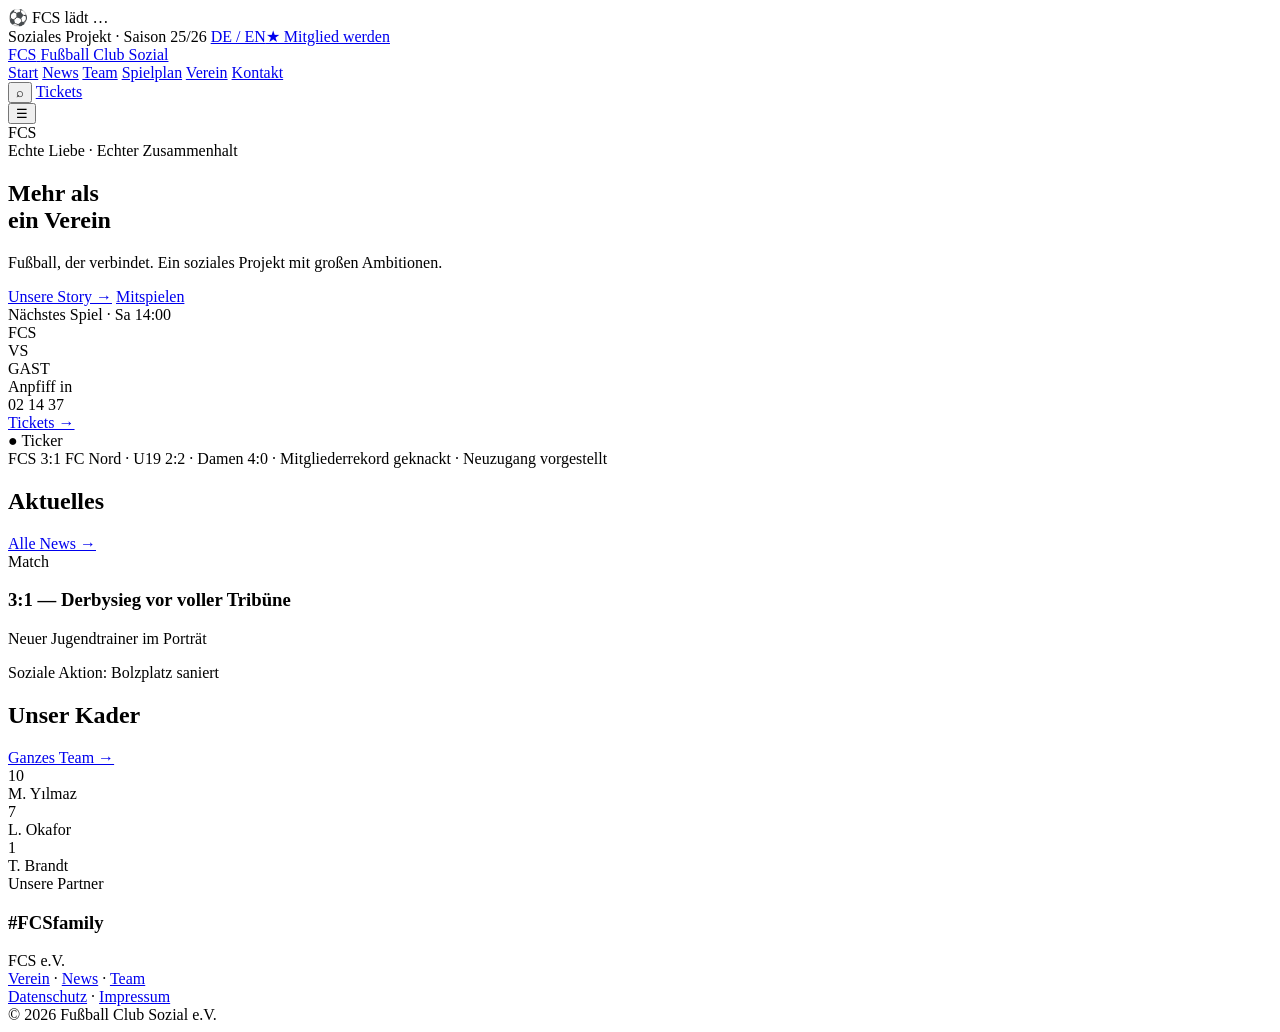
==== index.html @ 783e2a23 "Add files via upload" ====
<!DOCTYPE html>
<html lang="de">
<head>
<meta charset="UTF-8">
<meta name="viewport" content="width=device-width, initial-scale=1">
<title>FCS – Fußball Club Sozial e.V.</title>
<meta name="description" content="FCS Fußball Club Sozial e.V. – Fußball, der verbindet. Ein soziales Projekt mit großen Ambitionen.">
<link rel="preconnect" href="https://fonts.googleapis.com">
<link rel="preconnect" href="https://fonts.gstatic.com" crossorigin>
<link href="https://fonts.googleapis.com/css2?family=Archivo:wght@400;500;600;700;800&family=Barlow+Condensed:wght@500;600;700;800&display=swap" rel="stylesheet">
<link rel="stylesheet" href="styles.css">
</head>
<body>

<!-- Preloader -->
<div id="preloader">
  <span class="preloader__ball">⚽</span>
  <span class="preloader__text">FCS lädt …</span>
</div>

<!-- Utility bar -->
<div class="utility-bar">
  <span>Soziales Projekt · Saison 25/26</span>
  <span class="utility-bar__right"><a href="#" class="lang">DE / EN</a><a href="mitglied-werden.html" class="member-link">★ Mitglied werden</a></span>
</div>

<!-- Sticky nav -->
<header class="nav" id="nav">
  <a href="index.html" class="nav__brand">
    <span class="logo">FCS</span>
    <span class="nav__name">Fußball Club Sozial</span>
  </a>
  <nav class="nav__links">
    <a href="index.html" class="active">Start</a>
    <a href="news.html">News</a>
    <a href="team.html">Team</a>
    <a href="spielplan.html">Spielplan</a>
    <a href="verein.html">Verein</a>
    <a href="kontakt.html">Kontakt</a>
  </nav>
  <div class="nav__actions">
    <button class="icon-btn" aria-label="Suche">⌕</button>
    <a href="mitglied-werden.html" class="btn btn--ghost-dark">Tickets</a>
  </div>
  <button class="nav__burger" id="burger" aria-label="Menü öffnen">☰</button>
</header>

<!-- Hero -->
<section class="hero">
  <div class="hero__bg-text">FCS</div>
  <div class="hero__content">
    <div class="hero__eyebrow">Echte Liebe · Echter Zusammenhalt</div>
    <h1 class="hero__title">Mehr als<br>ein Verein</h1>
    <p class="hero__sub">Fußball, der verbindet. Ein soziales Projekt mit großen Ambitionen.</p>
    <div class="hero__cta">
      <a href="verein.html" class="btn btn--dark">Unsere Story →</a>
      <a href="mitglied-werden.html" class="btn btn--outline-dark">Mitspielen</a>
    </div>
  </div>
</section>

<!-- Match card -->
<section class="match-card reveal" id="tickets">
  <div class="match-card__info">
    <div class="match-card__label">Nächstes Spiel · Sa 14:00</div>
    <div class="match-card__teams">
      <div class="team">
        <div class="team__crest team__crest--fcs"></div>
        <div class="team__name">FCS</div>
      </div>
      <div class="vs">VS</div>
      <div class="team">
        <div class="team__crest team__crest--gast"></div>
        <div class="team__name team__name--muted">GAST</div>
      </div>
    </div>
  </div>
  <div class="match-card__countdown">
    <div class="countdown__label">Anpfiff in</div>
    <div class="countdown" id="countdown">
      <span id="cd-hours">02</span>
      <span id="cd-minutes">14</span>
      <span id="cd-seconds">37</span>
    </div>
    <a href="mitglied-werden.html" class="match-card__tickets">Tickets →</a>
  </div>
</section>

<!-- Live ticker -->
<div class="ticker">
  <span class="ticker__badge">● Ticker</span>
  <div class="ticker__track">
    <span>FCS 3:1 FC Nord · U19 2:2 · Damen 4:0 · Mitgliederrekord geknackt · Neuzugang vorgestellt</span>
  </div>
</div>

<!-- News -->
<section class="section reveal" id="news">
  <div class="section__head">
    <h2>Aktuelles</h2>
    <a href="news.html" class="link-arrow">Alle News →</a>
  </div>
  <div class="news-grid">
    <article class="news-feature" data-clickable onclick="location.href='news.html'">
      <div class="news-feature__img"><span class="tag tag--orange">Match</span></div>
      <h3>3:1 — Derbysieg vor voller Tribüne</h3>
    </article>
    <div class="news-list">
      <article class="news-item" data-clickable onclick="location.href='news.html'">
        <div class="news-item__img"></div>
        <p>Neuer Jugendtrainer im Porträt</p>
      </article>
      <article class="news-item" data-clickable onclick="location.href='news.html'">
        <div class="news-item__img"></div>
        <p>Soziale Aktion: Bolzplatz saniert</p>
      </article>
    </div>
  </div>
</section>

<!-- Squad teaser -->
<section class="squad reveal" id="team">
  <div class="section__head">
    <h2 class="squad__heading">Unser Kader</h2>
    <a href="team.html" class="link-arrow">Ganzes Team →</a>
  </div>
  <div class="squad-grid">
    <div class="player-tile player-tile--accent" data-clickable onclick="location.href='team.html'">
      <div class="player-tile__number">10</div>
      <div class="player-tile__name">M. Yılmaz</div>
    </div>
    <div class="player-tile" data-clickable onclick="location.href='team.html'">
      <div class="player-tile__number">7</div>
      <div class="player-tile__name">L. Okafor</div>
    </div>
    <div class="player-tile" data-clickable onclick="location.href='team.html'">
      <div class="player-tile__number">1</div>
      <div class="player-tile__name">T. Brandt</div>
    </div>
  </div>
</section>

<!-- Sponsors -->
<section class="sponsors reveal">
  <div class="sponsors__label">Unsere Partner</div>
  <div class="sponsors__row">
    <div class="sponsor-box"></div>
    <div class="sponsor-box"></div>
    <div class="sponsor-box"></div>
    <div class="sponsor-box"></div>
  </div>
</section>

<!-- Social feed -->
<section class="social reveal">
  <h3>#FCSfamily</h3>
  <div class="social-grid">
    <div class="social-tile"></div>
    <div class="social-tile"></div>
    <div class="social-tile"></div>
    <div class="social-tile"></div>
  </div>
</section>

<!-- Footer -->
<footer class="footer">
  <div class="footer__brand">FCS <span>e.V.</span></div>
  <nav class="footer__links">
    <a href="verein.html">Verein</a> · <a href="news.html">News</a> · <a href="team.html">Team</a><br>
    <a href="#">Datenschutz</a> · <a href="#">Impressum</a>
  </nav>
  <div class="footer__copy">© 2026 Fußball Club Sozial e.V.</div>
</footer>

<script src="script.js"></script>
</body>
</html>
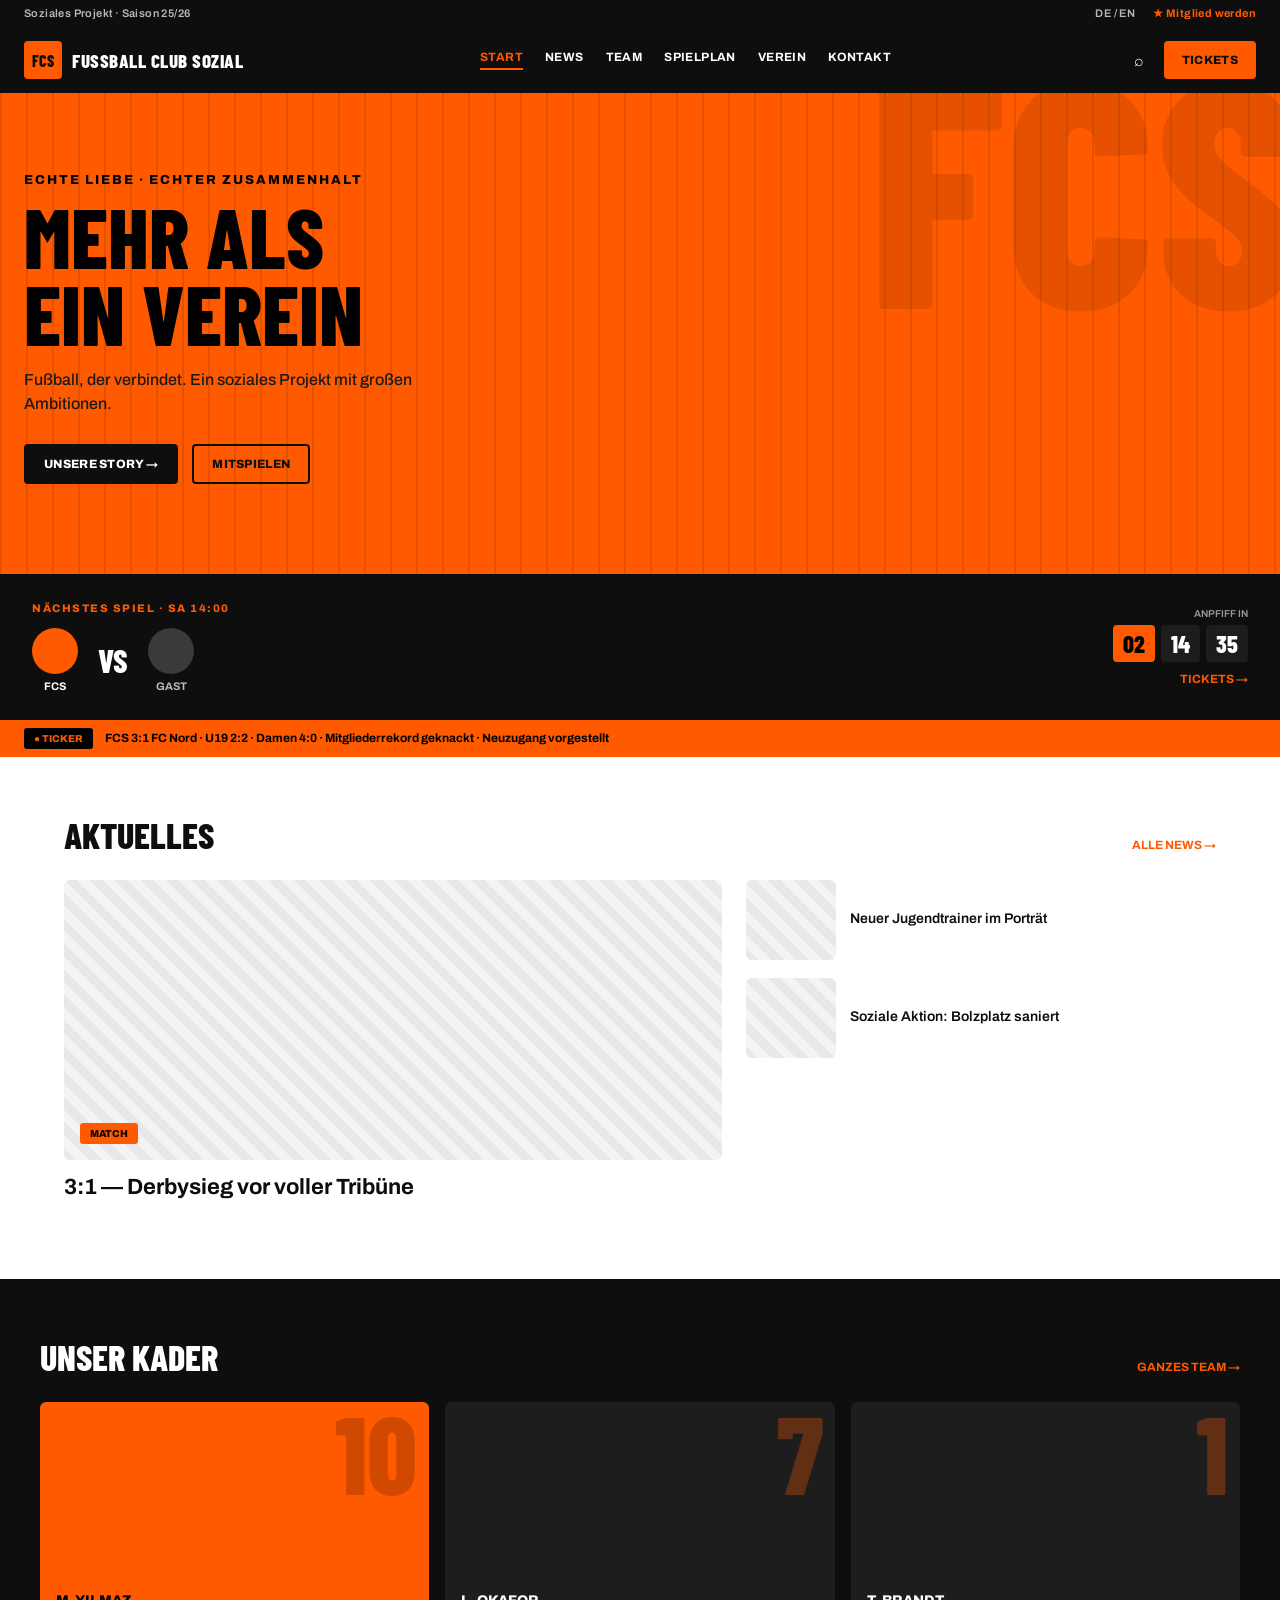
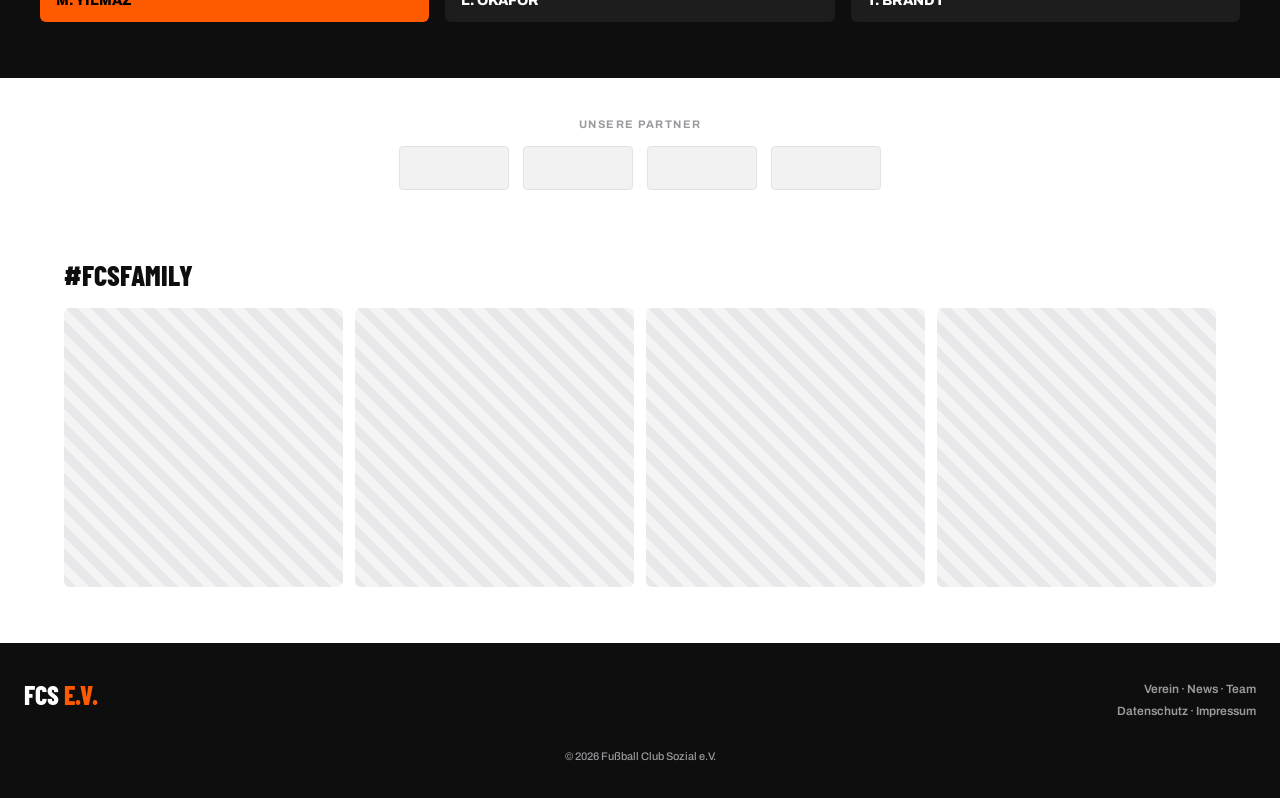
==== commit c62145b2: "Fix: mobiles Menü öffnet sich jetzt korrekt; Favicon, Barrierefreiheit (aria-expanded) ergänzt" ====
--- a/index.html
+++ b/index.html
@@ -8,6 +8,7 @@
 <link rel="preconnect" href="https://fonts.googleapis.com">
 <link rel="preconnect" href="https://fonts.gstatic.com" crossorigin>
 <link href="https://fonts.googleapis.com/css2?family=Archivo:wght@400;500;600;700;800&family=Barlow+Condensed:wght@500;600;700;800&display=swap" rel="stylesheet">
+<link rel="icon" href="data:image/svg+xml,%3Csvg xmlns=%27http://www.w3.org/2000/svg%27 viewBox=%270 0 100 100%27%3E%3Crect width=%27100%27 height=%27100%27 rx=%2718%27 fill=%27%23FF5A00%27/%3E%3Ctext x=%2750%27 y=%2766%27 font-family=%27Arial,sans-serif%27 font-weight=%27800%27 font-size=%2744%27 text-anchor=%27middle%27 fill=%27%230E0E0E%27%3EFCS%3C/text%3E%3C/svg%3E">
 <link rel="stylesheet" href="styles.css">
 </head>
 <body>
@@ -42,7 +43,7 @@
     <button class="icon-btn" aria-label="Suche">⌕</button>
     <a href="mitglied-werden.html" class="btn btn--ghost-dark">Tickets</a>
   </div>
-  <button class="nav__burger" id="burger" aria-label="Menü öffnen">☰</button>
+  <button class="nav__burger" id="burger" aria-label="Menü öffnen" aria-expanded="false">☰</button>
 </header>
 
 <!-- Hero -->
--- a/styles.css
+++ b/styles.css
@@ -0,0 +1,388 @@
+:root {
+  --orange: #FF5A00;
+  --black: #0E0E0E;
+  --gray: #F2F2F3;
+  --gray-border: #e3e3e5;
+  --text-muted: #55555a;
+  --white: #ffffff;
+  --display: 'Barlow Condensed', sans-serif;
+  --body: 'Archivo', sans-serif;
+}
+
+* { box-sizing: border-box; }
+html { scroll-behavior: smooth; }
+body { margin: 0; font-family: var(--body); color: var(--black); background: var(--white); }
+a { text-decoration: none; color: inherit; }
+img { max-width: 100%; display: block; }
+button { font-family: inherit; }
+
+/* Preloader */
+#preloader {
+  position: fixed; inset: 0; z-index: 9999;
+  background: var(--black);
+  display: flex; flex-direction: column; align-items: center; justify-content: center;
+  gap: 18px;
+  transition: opacity .5s ease, visibility .5s ease;
+}
+#preloader.is-hidden { opacity: 0; visibility: hidden; pointer-events: none; }
+.preloader__ball {
+  font-size: 48px;
+  animation: spin-ball 0.9s linear infinite;
+  filter: drop-shadow(0 0 14px rgba(255,90,0,.6));
+}
+.preloader__text {
+  font-family: var(--display); font-weight: 800; font-size: 13px; letter-spacing: 2px;
+  color: var(--orange); text-transform: uppercase;
+}
+@keyframes spin-ball {
+  0%   { transform: rotate(0deg) translateY(0); }
+  50%  { transform: rotate(180deg) translateY(-8px); }
+  100% { transform: rotate(360deg) translateY(0); }
+}
+
+/* Scroll reveal */
+.reveal { opacity: 0; transform: translateY(28px); transition: opacity .6s ease, transform .6s ease; }
+.reveal.is-visible { opacity: 1; transform: translateY(0); }
+.reveal--stagger > * { transition-delay: calc(var(--i, 0) * 80ms); }
+
+/* Hover/interaction polish */
+.btn, .sponsor-box, .player-tile, .news-item, .news-feature, .social-tile, .pricing-card, a {
+  transition: transform .25s ease, box-shadow .25s ease, background-color .25s ease, border-color .25s ease, color .25s ease;
+}
+.btn:hover { transform: translateY(-2px); }
+.btn--dark:hover { background: #1d1d1d; }
+.btn--outline-dark:hover { background: var(--black); color: #fff; }
+.btn--ghost-dark:hover { background: #ff7530; }
+.player-tile:hover, .news-item:hover, .news-feature:hover, .pricing-card:hover { transform: translateY(-4px); box-shadow: 0 10px 24px rgba(0,0,0,.12); }
+.sponsor-box:hover { border-color: var(--orange); }
+.social-tile:hover { transform: scale(1.04); }
+.nav__links a { position: relative; cursor: pointer; }
+.nav__links a:not(.active):hover { color: var(--orange); }
+[data-clickable] { cursor: pointer; }
+
+.nav.is-scrolled { box-shadow: 0 4px 18px rgba(0,0,0,.25); }
+
+.placeholder {
+  background: repeating-linear-gradient(45deg, #e8e8ea 0 9px, #f4f4f5 9px 18px);
+}
+
+/* Utility bar */
+.utility-bar {
+  background: var(--black);
+  color: #b8b8b8;
+  font: 600 11px/1 var(--body);
+  display: flex;
+  justify-content: space-between;
+  align-items: center;
+  padding: 8px 24px;
+  letter-spacing: .4px;
+}
+.utility-bar__right { display: flex; gap: 18px; }
+.utility-bar a { color: inherit; }
+.utility-bar .member-link { color: var(--orange); font-weight: 700; }
+
+/* Sticky nav */
+.nav {
+  background: var(--black);
+  display: flex;
+  align-items: center;
+  justify-content: space-between;
+  padding: 14px 24px;
+  position: sticky;
+  top: 0;
+  z-index: 100;
+}
+.nav__brand { display: flex; align-items: center; gap: 10px; }
+.logo {
+  width: 38px; height: 38px;
+  background: var(--orange);
+  border-radius: 4px;
+  display: flex; align-items: center; justify-content: center;
+  font-family: var(--display); font-weight: 800; font-size: 16px; color: var(--black);
+}
+.nav__name { font-family: var(--display); font-weight: 800; font-size: 19px; color: #fff; letter-spacing: .5px; text-transform: uppercase; }
+.nav__links { display: flex; gap: 22px; font: 700 12px var(--body); color: #fff; text-transform: uppercase; letter-spacing: .4px; }
+.nav__links a.active { color: var(--orange); border-bottom: 2px solid var(--orange); padding-bottom: 4px; }
+.nav__actions { display: flex; gap: 14px; align-items: center; }
+.icon-btn { background: none; border: none; color: #fff; font-size: 16px; cursor: pointer; }
+.nav__burger { display: none; background: none; border: none; color: #fff; font-size: 22px; cursor: pointer; }
+
+.btn { display: inline-block; font: 800 12px var(--body); padding: 11px 18px; border-radius: 4px; text-transform: uppercase; letter-spacing: .3px; cursor: pointer; border: 2px solid transparent; }
+.btn--dark { background: var(--black); color: #fff; }
+.btn--outline-dark { background: transparent; border: 2px solid var(--black); color: var(--black); }
+.btn--ghost-dark { background: var(--orange); color: var(--black); padding: 10px 16px; }
+
+/* Hero */
+.hero {
+  position: relative;
+  background: var(--orange);
+  padding: 80px 24px 90px;
+  overflow: hidden;
+}
+.hero::before {
+  content: "";
+  position: absolute; inset: 0;
+  opacity: .1;
+  background: repeating-linear-gradient(90deg, #000 0 2px, transparent 2px 26px);
+}
+.hero__bg-text {
+  position: absolute; right: -20px; top: -40px;
+  font-family: var(--display); font-weight: 800; font-size: 320px; line-height: .8;
+  color: rgba(0,0,0,.1); pointer-events: none;
+}
+.hero__content { position: relative; max-width: 640px; }
+.hero__eyebrow { font: 800 13px var(--body); color: #000; letter-spacing: 2px; text-transform: uppercase; }
+.hero__title { font-family: var(--display); font-weight: 800; font-size: 84px; line-height: .92; color: #000; text-transform: uppercase; margin: 10px 0 0; }
+.hero__sub { font: 500 16px/1.5 var(--body); color: #1a1a1a; margin-top: 16px; max-width: 420px; }
+.hero__cta { display: flex; gap: 14px; margin-top: 28px; }
+
+/* Match card */
+.match-card {
+  background: var(--black);
+  padding: 28px 32px;
+  display: flex;
+  align-items: center;
+  justify-content: space-between;
+  gap: 24px;
+  flex-wrap: wrap;
+}
+.match-card__label { font: 800 11px var(--body); color: var(--orange); letter-spacing: 1.5px; text-transform: uppercase; }
+.match-card__teams { display: flex; align-items: center; gap: 20px; margin-top: 14px; }
+.team { display: flex; flex-direction: column; align-items: center; gap: 6px; }
+.team__crest { width: 46px; height: 46px; border-radius: 50%; }
+.team__crest--fcs { background: var(--orange); }
+.team__crest--gast { background: #3a3a3a; }
+.team__name { font: 700 11px var(--body); color: #fff; }
+.team__name--muted { color: #b8b8b8; }
+.vs { font-family: var(--display); font-weight: 800; font-size: 32px; color: #fff; }
+.match-card__countdown { text-align: right; }
+.countdown__label { font: 600 10px var(--body); color: #9a9a9e; text-transform: uppercase; }
+.countdown { display: flex; gap: 6px; margin-top: 6px; }
+.countdown span { background: #1d1d1d; color: #fff; font-family: var(--display); font-weight: 800; font-size: 24px; padding: 4px 10px; border-radius: 4px; }
+.countdown span:first-child { background: var(--orange); color: #000; }
+.match-card__tickets { display: block; font: 700 12px var(--body); color: var(--orange); margin-top: 10px; text-transform: uppercase; }
+
+/* Ticker */
+.ticker { background: var(--orange); display: flex; align-items: center; gap: 12px; padding: 8px 0; overflow: hidden; }
+.ticker__badge { background: #000; color: var(--orange); font: 800 10px var(--body); padding: 5px 10px; border-radius: 3px; text-transform: uppercase; white-space: nowrap; margin-left: 24px; flex: none; }
+.ticker__track { font: 700 12px var(--body); color: #000; white-space: nowrap; }
+
+/* Sections */
+.section { padding: 56px 24px; max-width: 1200px; margin: 0 auto; }
+.section__head { display: flex; align-items: baseline; justify-content: space-between; margin-bottom: 24px; }
+.section__head h2 { font-family: var(--display); font-weight: 800; font-size: 36px; text-transform: uppercase; margin: 0; }
+.link-arrow { font: 700 12px var(--body); color: var(--orange); text-transform: uppercase; }
+
+.news-grid { display: grid; grid-template-columns: 1.4fr 1fr; gap: 24px; }
+.news-feature__img { height: 280px; border-radius: 6px; display: flex; align-items: flex-end; padding: 16px; }
+.news-feature__img { background: repeating-linear-gradient(45deg,#e8e8ea 0 9px,#f4f4f5 9px 18px); }
+.tag { font: 800 10px var(--body); padding: 5px 10px; border-radius: 3px; text-transform: uppercase; }
+.tag--orange { background: var(--orange); color: #000; }
+.news-feature h3 { font: 700 22px/1.25 var(--body); margin-top: 14px; }
+.news-list { display: flex; flex-direction: column; gap: 18px; }
+.news-item { display: flex; gap: 14px; align-items: center; }
+.news-item__img { width: 90px; height: 80px; flex: none; border-radius: 6px; background: repeating-linear-gradient(45deg,#e8e8ea 0 9px,#f4f4f5 9px 18px); }
+.news-item p { font: 600 14px/1.3 var(--body); margin: 0; }
+
+.squad { background: var(--black); padding: 56px 24px; }
+.squad .section__head { max-width: 1200px; margin: 0 auto 24px; }
+.squad__heading { color: #fff; }
+.squad-grid { display: grid; grid-template-columns: repeat(3, 1fr); gap: 16px; max-width: 1200px; margin: 0 auto; }
+.player-tile { background: #1d1d1d; border-radius: 6px; position: relative; overflow: hidden; height: 220px; }
+.player-tile--accent { background: var(--orange); }
+.player-tile__number { position: absolute; right: 12px; top: 0; font-family: var(--display); font-weight: 800; font-size: 110px; color: rgba(255,90,0,.3); line-height: .9; }
+.player-tile--accent .player-tile__number { color: rgba(0,0,0,.18); }
+.player-tile__name { position: absolute; bottom: 14px; left: 16px; font: 800 14px var(--body); color: #fff; text-transform: uppercase; }
+.player-tile--accent .player-tile__name { color: #000; }
+
+.sponsors { text-align: center; padding: 40px 24px; }
+.sponsors__label { font: 700 11px var(--body); color: #9a9a9e; letter-spacing: 1.5px; text-transform: uppercase; margin-bottom: 16px; }
+.sponsors__row { display: flex; gap: 14px; justify-content: center; flex-wrap: wrap; }
+.sponsor-box { width: 110px; height: 44px; background: var(--gray); border: 1px solid var(--gray-border); border-radius: 4px; }
+
+.social { padding: 0 24px 56px; max-width: 1200px; margin: 0 auto; }
+.social h3 { font-family: var(--display); font-weight: 800; font-size: 28px; text-transform: uppercase; margin-bottom: 16px; }
+.social-grid { display: grid; grid-template-columns: repeat(4, 1fr); gap: 12px; }
+.social-tile { aspect-ratio: 1; border-radius: 6px; background: repeating-linear-gradient(45deg,#e8e8ea 0 9px,#f4f4f5 9px 18px); }
+
+/* Footer */
+.footer { background: var(--black); color: #9a9a9e; padding: 36px 24px; display: flex; justify-content: space-between; align-items: flex-start; flex-wrap: wrap; gap: 16px; }
+.footer__brand { font-family: var(--display); font-weight: 800; font-size: 26px; color: #fff; text-transform: uppercase; }
+.footer__brand span { color: var(--orange); }
+.footer__links { font: 600 12px/1.8 var(--body); text-align: right; }
+.footer__links a { color: #9a9a9e; }
+.footer__copy { width: 100%; text-align: center; font: 500 11px var(--body); margin-top: 12px; }
+
+/* Responsive */
+@media (max-width: 900px) {
+  .nav { flex-wrap: wrap; }
+  .nav__links {
+    display: none;
+    width: 100%;
+    order: 3;
+    flex-direction: column;
+    gap: 0;
+    background: var(--black);
+    margin-top: 14px;
+    border-top: 1px solid #262626;
+  }
+  .nav__links.open { display: flex; animation: nav-drop .25s ease; }
+  .nav__links a { padding: 14px 4px; border-bottom: 1px solid #1d1d1d; }
+  .nav__links a.active { border-bottom: 1px solid var(--orange); }
+  .nav__burger { display: block; }
+  @keyframes nav-drop { from { opacity: 0; transform: translateY(-8px); } to { opacity: 1; transform: translateY(0); } }
+  .hero__title { font-size: 56px; }
+  .hero__bg-text { font-size: 180px; }
+  .news-grid { grid-template-columns: 1fr; }
+  .squad-grid { grid-template-columns: 1fr 1fr; }
+  .social-grid { grid-template-columns: repeat(2, 1fr); }
+  .match-card { justify-content: flex-start; }
+  .match-card__countdown { text-align: left; }
+}
+@media (max-width: 540px) {
+  .utility-bar { flex-direction: column; gap: 4px; align-items: flex-start; }
+  .hero { padding: 60px 16px 60px; }
+  .hero__title { font-size: 42px; }
+  .squad-grid { grid-template-columns: 1fr; }
+}
+
+/* ===================== Sub-page shared ===================== */
+.page-hero {
+  background: var(--orange);
+  padding: 48px 24px;
+}
+.page-hero__inner { max-width: 1200px; margin: 0 auto; }
+.page-hero h1 { font-family: var(--display); font-weight: 800; font-size: 48px; text-transform: uppercase; color: #000; line-height: .95; margin: 0; }
+.page-hero p { font: 500 14px var(--body); color: #1a1a1a; margin-top: 8px; }
+
+/* Filter chips */
+.filters { display: flex; gap: 10px; padding: 20px 24px; flex-wrap: wrap; max-width: 1200px; margin: 0 auto; border-bottom: 1px solid #eee; }
+.chip {
+  background: var(--gray); color: var(--black);
+  font: 700 11px var(--body); padding: 8px 16px; border-radius: 30px;
+  text-transform: uppercase; letter-spacing: .3px; border: none; cursor: pointer;
+}
+.chip.active { background: var(--black); color: #fff; }
+.chip:hover:not(.active) { background: #e6e6e8; }
+
+/* News page */
+.news-page-grid { display: grid; grid-template-columns: repeat(2, 1fr); gap: 18px; max-width: 1200px; margin: 0 auto; padding: 24px; }
+.news-card { border: 1px solid var(--gray-border); border-radius: 8px; overflow: hidden; cursor: pointer; }
+.news-card__img { height: 150px; }
+.news-card__body { padding: 14px; }
+.news-card__body h3 { font: 700 15px/1.3 var(--body); margin: 6px 0 0; }
+.news-card__date { font: 500 11px var(--body); color: #9a9a9e; margin-top: 6px; display: block; }
+.news-card.is-hidden { display: none; }
+.load-more-wrap { text-align: center; padding: 8px 0 48px; }
+.btn--outline-dark.is-disabled { opacity: .4; cursor: default; pointer-events: none; }
+
+/* Team page */
+.tabs { display: flex; gap: 8px; padding: 20px 24px; flex-wrap: wrap; max-width: 1200px; margin: 0 auto; border-bottom: 1px solid #eee; }
+.tab { background: var(--gray); font: 700 11px var(--body); padding: 8px 16px; border-radius: 4px; text-transform: uppercase; border: none; cursor: pointer; }
+.tab.active { background: var(--orange); color: #000; }
+.tab:hover:not(.active) { background: #e6e6e8; }
+.player-grid { display: grid; grid-template-columns: repeat(4, 1fr); gap: 14px; max-width: 1200px; margin: 0 auto; padding: 24px; }
+.player-card { background: var(--black); border-radius: 8px; overflow: hidden; position: relative; aspect-ratio: 3/4; cursor: pointer; }
+.player-card__bg { position: absolute; inset: 0; opacity: .5; background: repeating-linear-gradient(45deg,#1c1c1c 0 8px,#242424 8px 16px); }
+.player-card__number { position: absolute; right: 8px; top: 4px; font-family: var(--display); font-weight: 800; font-size: 46px; color: var(--orange); z-index: 1; }
+.player-card--accent { background: var(--orange); }
+.player-card--accent .player-card__number { color: rgba(0,0,0,.25); }
+.player-card__info { position: absolute; bottom: 10px; left: 12px; z-index: 1; }
+.player-card__info .name { font: 800 13px var(--body); color: #fff; }
+.player-card--accent .player-card__info .name { color: #000; }
+.player-card__info .pos { font: 600 9px var(--body); color: var(--orange); text-transform: uppercase; }
+.player-card--accent .player-card__info .pos { color: #1a1a1a; }
+.player-card.is-hidden { display: none; }
+.staff-row { display: flex; gap: 24px; flex-wrap: wrap; max-width: 1200px; margin: 0 auto; padding: 0 24px 48px; }
+.staff-member { display: flex; gap: 10px; align-items: center; }
+.staff-avatar { width: 48px; height: 48px; border-radius: 50%; background: var(--gray); flex: none; }
+.staff-member .role { font: 500 11px var(--body); color: #9a9a9e; }
+
+/* Spielplan page */
+.matchday-nav { display: flex; align-items: center; gap: 10px; justify-content: center; padding: 20px 24px; }
+.matchday-nav button { background: var(--black); color: #fff; border: none; width: 36px; height: 36px; border-radius: 4px; font-size: 16px; cursor: pointer; }
+.matchday-nav button:hover { background: var(--orange); color: #000; }
+.matchday-nav span { font: 700 13px var(--body); min-width: 110px; text-align: center; text-transform: uppercase; }
+.next-match { max-width: 700px; margin: 0 auto; padding: 0 24px 32px; }
+.next-match__card { background: var(--black); border-radius: 8px; padding: 24px; display: flex; align-items: center; justify-content: space-between; }
+.fixtures { max-width: 900px; margin: 0 auto; padding: 0 24px 32px; }
+.fixture-row { display: flex; align-items: center; justify-content: space-between; padding: 14px 0; border-bottom: 1px solid #f0f0f0; }
+.fixture-row .date { font: 600 12px var(--body); color: #9a9a9e; width: 90px; }
+.fixture-row .match { font: 700 14px var(--body); flex: 1; }
+.fixture-row .badge { font: 800 10px var(--body); padding: 4px 10px; border-radius: 4px; text-transform: uppercase; }
+.badge--win { background: #e9f7ee; color: #1b9e52; }
+.badge--draw { background: #f3f3f3; color: #888; }
+.badge--home { background: #fff0e8; color: var(--orange); }
+.table-wrap { max-width: 700px; margin: 0 auto; padding: 0 24px 56px; }
+.standings { width: 100%; border-collapse: collapse; font: 600 13px var(--body); }
+.standings th { text-align: left; color: #9a9a9e; font-size: 11px; text-transform: uppercase; padding: 8px 10px; }
+.standings td { padding: 10px; border-radius: 4px; }
+.standings tr.highlight td { background: var(--orange); color: #000; font-weight: 800; }
+.standings tr:not(.highlight) td { background: #f7f7f8; }
+.standings tr + tr { }
+.standings tr td:first-child, .standings th:first-child { width: 30px; text-align: center; }
+.standings tr td:last-child, .standings th:last-child { width: 60px; text-align: center; }
+.standings tr td:nth-child(3), .standings th:nth-child(3) { width: 60px; text-align: center; }
+
+/* Verein page */
+.mission { max-width: 800px; margin: 0 auto; padding: 40px 24px 0; font: 500 16px/1.6 var(--body); color: #2a2a2e; text-align: center; }
+.stats-row { display: grid; grid-template-columns: repeat(3, 1fr); gap: 1px; background: #eee; max-width: 700px; margin: 32px auto; border-radius: 8px; overflow: hidden; }
+.stat-box { background: var(--black); padding: 24px; text-align: center; }
+.stat-box .num { font-family: var(--display); font-weight: 800; font-size: 36px; color: var(--orange); line-height: 1; }
+.stat-box .label { font: 600 10px var(--body); color: #fff; text-transform: uppercase; margin-top: 4px; }
+.pillars { max-width: 800px; margin: 0 auto; padding: 24px; }
+.pillar { display: flex; gap: 14px; align-items: flex-start; padding: 16px 0; border-bottom: 1px solid #f0f0f0; }
+.pillar__dot { width: 10px; height: 10px; background: var(--orange); border-radius: 3px; margin-top: 5px; flex: none; }
+.pillar h4 { font: 700 15px var(--body); margin: 0; }
+.pillar p { font: 500 12px var(--body); color: #777; margin: 4px 0 0; }
+.board-row { display: flex; gap: 32px; justify-content: center; flex-wrap: wrap; max-width: 800px; margin: 0 auto; padding: 24px 24px 56px; }
+.board-member { text-align: center; }
+.board-avatar { width: 64px; height: 64px; border-radius: 50%; background: var(--gray); margin: 0 auto; }
+.board-member .name { font: 700 13px var(--body); margin-top: 8px; }
+.board-member .role { font: 500 10px var(--body); color: #9a9a9e; }
+
+/* Membership page */
+.pricing-grid { display: grid; grid-template-columns: repeat(3, 1fr); gap: 18px; max-width: 900px; margin: 0 auto; padding: 32px 24px; }
+.pricing-card { border: 1px solid var(--gray-border); border-radius: 8px; padding: 24px 16px; text-align: center; cursor: pointer; position: relative; background: #fff; }
+.pricing-card.selected { border: 2px solid var(--orange); }
+.pricing-card__badge { position: absolute; top: -10px; left: 50%; transform: translateX(-50%); background: var(--orange); color: #000; font: 800 9px var(--body); padding: 3px 10px; border-radius: 12px; text-transform: uppercase; white-space: nowrap; }
+.pricing-card .kind { font: 700 11px var(--body); text-transform: uppercase; color: #777; }
+.pricing-card .price { font-family: var(--display); font-weight: 800; font-size: 36px; margin: 8px 0 0; }
+.pricing-card .per { font: 500 11px var(--body); color: #9a9a9e; }
+.form-wrap { max-width: 600px; margin: 0 auto; padding: 0 24px 56px; }
+.form-row { display: flex; gap: 12px; }
+.form-field { flex: 1; margin-bottom: 14px; }
+.form-field label { display: block; font: 600 11px var(--body); color: #9a9a9e; margin-bottom: 5px; text-transform: uppercase; }
+.form-field input, .form-field select, .form-field textarea {
+  width: 100%; height: 42px; background: #f7f7f8; border: 1px solid var(--gray-border);
+  border-radius: 5px; padding: 0 12px; font: 500 13px var(--body); color: var(--black);
+}
+.form-field textarea { height: 100px; padding: 10px 12px; resize: vertical; }
+.form-field input:focus, .form-field select:focus, .form-field textarea:focus { outline: 2px solid var(--orange); border-color: var(--orange); }
+.form-submit { background: var(--black); color: #fff; font: 800 13px var(--body); text-align: center; padding: 14px; border-radius: 5px; text-transform: uppercase; border: none; width: 100%; cursor: pointer; margin-top: 4px; }
+.form-submit:hover { background: var(--orange); color: #000; }
+.form-success { display: none; background: #e9f7ee; color: #1b9e52; font: 700 13px var(--body); padding: 14px; border-radius: 6px; margin-top: 14px; text-align: center; }
+.form-success.show { display: block; animation: pop-in .35s ease; }
+@keyframes pop-in { from { opacity: 0; transform: translateY(8px); } to { opacity: 1; transform: translateY(0); } }
+
+/* Contact page */
+.contact-map { height: 220px; max-width: 1200px; margin: 0 auto; background: repeating-linear-gradient(45deg,#dededf 0 11px,#e9e9ea 11px 22px); position: relative; display: flex; align-items: center; justify-content: center; border-radius: 8px; cursor: pointer; }
+.contact-map .pin { position: absolute; width: 26px; height: 26px; background: var(--orange); border: 3px solid #fff; border-radius: 50% 50% 50% 0; transform: rotate(-45deg); box-shadow: 0 2px 6px rgba(0,0,0,.3); animation: pin-bounce 1.8s ease-in-out infinite; }
+@keyframes pin-bounce { 0%,100% { transform: rotate(-45deg) translateY(0); } 50% { transform: rotate(-45deg) translateY(-6px); } }
+.contact-grid { display: grid; grid-template-columns: 1fr 1fr; gap: 40px; max-width: 1000px; margin: 0 auto; padding: 32px 24px 56px; }
+.contact-info h3 { font-family: var(--display); font-weight: 800; font-size: 20px; text-transform: uppercase; margin-bottom: 10px; }
+.contact-info p { font: 500 13px/1.7 var(--body); color: #2a2a2e; }
+.social-icons { display: flex; gap: 10px; margin-top: 14px; }
+.social-icons a { width: 36px; height: 36px; background: var(--black); border-radius: 6px; display: flex; align-items: center; justify-content: center; color: #fff; font-size: 15px; }
+.social-icons a:hover { background: var(--orange); color: #000; }
+
+@media (max-width: 900px) {
+  .news-page-grid, .player-grid { grid-template-columns: repeat(2, 1fr); }
+  .pricing-grid { grid-template-columns: 1fr; }
+  .contact-grid { grid-template-columns: 1fr; }
+  .stats-row { grid-template-columns: 1fr; }
+}
+@media (max-width: 540px) {
+  .player-grid, .news-page-grid { grid-template-columns: 1fr; }
+  .form-row { flex-direction: column; }
+}
